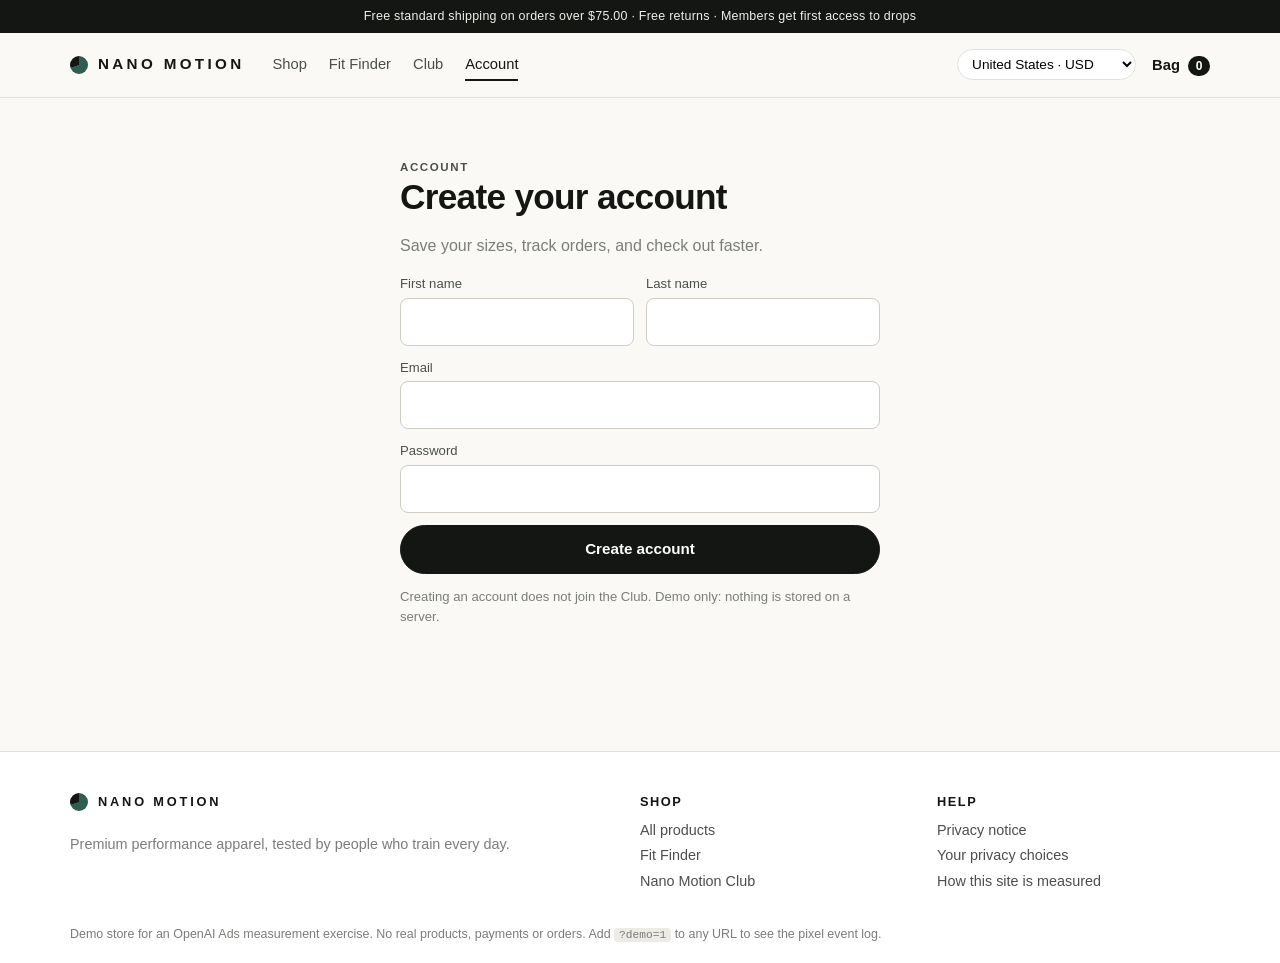
==== account.html @ 88ba7efd "Add Nano Motion demo store with OpenAI Pixel implementation 10 pages, 12-event tiered plan, idempote" ====
<!doctype html>
<html lang="en">
<head>
<meta charset="utf-8">
<meta name="viewport" content="width=device-width, initial-scale=1">
<title>Create an account | Nano Motion</title>
<link rel="preconnect" href="https://bzrcdn.openai.com">
<!-- OpenAI Measurement Pixel: same block, top of <head>, on every page.
     Order matters: 1) decide consent  2) load SDK  3) set consent BEFORE init  4) init. -->
<script>
  (function () {
    var m = { country: 'US' }, c = null;
    try { m = JSON.parse(localStorage.getItem('nm_market') || '{"country":"US"}'); c = localStorage.getItem('nm_consent'); } catch (e) {}
    var optIn = ['GB', 'DE'].indexOf(m.country) !== -1;   // opt-in markets
    window.__nmDenied = c === 'denied' || (optIn && c !== 'granted');
  })();
  (function (w, d, s, u) {
    if (w.oaiq) return;
    var q = function () { q.q.push(arguments); };
    q.q = []; w.oaiq = q;
    var js = d.createElement(s); js.async = true; js.src = u;
    var f = d.getElementsByTagName(s)[0]; f.parentNode.insertBefore(js, f);
  })(window, document, "script", "https://bzrcdn.openai.com/sdk/oaiq.min.js");
  if (window.__nmDenied) oaiq("consent", false);
  var __nmUser = {};
  try { __nmUser = JSON.parse(localStorage.getItem('nm_user') || '{}'); } catch (e) {}
  oaiq("init", {
    pixelId: "1GtqyL7Rgr4qk4pR3LFbss",
    debug: true,          // on for this demo so reviewers can see SDK activity; off in production
    user: __nmUser        // hashed identifiers only (SHA-256), plus raw country/city/postal code
  });
</script>
<link rel="stylesheet" href="assets/styles.css">
</head>
<body data-page="account">
<main class="narrow" id="acct"></main>

<script src="assets/products.js"></script>
<script src="assets/store.js"></script>
<script src="assets/eventlog.js"></script>
<script src="assets/tracking.js"></script>
<script src="assets/consent.js"></script>
<script src="assets/layout.js"></script>
<script>
  window.NMPage = function () {
    var root = document.getElementById('acct');
    var acct = NM.read('nm_account', null);
    function render() {
      if (acct) {
        root.innerHTML = '<span class="eyebrow">Account</span><h1 style="font-size:2.2rem">You are signed in.</h1>' +
          '<p class="muted">Account ' + NM.esc(acct.id) + '. Club membership is separate: <a href="membership.html">see the Club</a>.</p>' +
          '<button class="btn btn-ghost" id="out">Sign out (reset demo)</button>';
        document.getElementById('out').onclick = function () { NM.write('nm_account', null); acct = null; render(); };
        return;
      }
      root.innerHTML = '<span class="eyebrow">Account</span><h1 style="font-size:2.2rem">Create your account</h1>' +
        '<p class="muted">Save your sizes, track orders, and check out faster.</p>' +
        '<form id="su"><div class="row2"><label class="field">First name<input name="firstName" required autocomplete="given-name"></label>' +
        '<label class="field">Last name<input name="lastName" required autocomplete="family-name"></label></div>' +
        '<label class="field">Email<input name="email" type="email" required autocomplete="email"></label>' +
        '<label class="field">Password<input type="password" required minlength="8" autocomplete="new-password"></label>' +
        '<button class="btn btn-block">Create account</button>' +
        '<p class="note">Creating an account does not join the Club. Demo only: nothing is stored on a server.</p></form>';
      var form = document.getElementById('su');
      form.onsubmit = async function (e) {
        e.preventDefault();
        var f = new FormData(form);
        await NMT.identify({ email: f.get('email'), firstName: f.get('firstName'), lastName: f.get('lastName'), country: NM.market().country });
        acct = { id: NM.newId('acct_') };
        NM.write('nm_account', acct);
        NMT.registrationCompleted(acct.id);
        render();
      };
    }
    render();
  };
</script>
</body>
</html>
---- assets/styles.css ----
:root {
  --ink: #141614;
  --ink-2: #4b4f4a;
  --muted: #7a7e78;
  --line: #e3e1db;
  --bg: #faf9f6;
  --tile: #efede7;
  --accent: #2f5d50;
  --accent-ink: #ffffff;
  --warn: #9a5b1c;
  --radius: 10px;
  --wrap: 1180px;
  font-family: ui-sans-serif, -apple-system, "Segoe UI", Roboto, "Helvetica Neue", Arial, sans-serif;
  color: var(--ink);
  background: var(--bg);
}
* { box-sizing: border-box; }
body { margin: 0; background: var(--bg); line-height: 1.5; -webkit-font-smoothing: antialiased; }
a { color: inherit; }
img, svg { display: block; max-width: 100%; }
code { font-family: ui-monospace, SFMono-Regular, Menlo, monospace; font-size: .9em; background: #ecebe5; padding: 1px 5px; border-radius: 4px; }
.wrap { max-width: var(--wrap); margin: 0 auto; padding: 0 20px; }
.sr { position: absolute; width: 1px; height: 1px; overflow: hidden; clip: rect(0 0 0 0); }
.muted { color: var(--muted); }
h1, h2, h3 { letter-spacing: -0.02em; line-height: 1.1; margin: 0 0 .5em; }
h1 { font-size: clamp(2.2rem, 5vw, 3.8rem); font-weight: 650; }
h2 { font-size: clamp(1.5rem, 3vw, 2.1rem); font-weight: 600; }
h3 { font-size: 1.1rem; font-weight: 600; }
.eyebrow { text-transform: uppercase; letter-spacing: .14em; font-size: .72rem; color: var(--ink-2); font-weight: 600; }

/* Header */
.site-header { position: sticky; top: 0; z-index: 20; background: rgba(250,249,246,.94); backdrop-filter: blur(8px); border-bottom: 1px solid var(--line); }
.announce { background: var(--ink); color: #f1efe8; text-align: center; font-size: .78rem; padding: 7px 12px; letter-spacing: .02em; }
.bar { display: flex; align-items: center; gap: 28px; height: 64px; }
.logo { display: inline-flex; align-items: center; gap: 10px; font-weight: 700; letter-spacing: .22em; text-decoration: none; font-size: .95rem; }
.logo.small { font-size: .8rem; margin-bottom: 8px; }
.logo-mark { width: 18px; height: 18px; border-radius: 50%; background: conic-gradient(var(--accent) 0 70%, var(--ink) 70% 100%); }
.nav { display: flex; gap: 22px; }
.nav a { text-decoration: none; font-size: .92rem; color: var(--ink-2); padding: 4px 0; border-bottom: 2px solid transparent; }
.nav a:hover, .nav a[aria-current] { color: var(--ink); border-bottom-color: var(--ink); }
.bar-right { margin-left: auto; display: flex; align-items: center; gap: 16px; }
.market select { font: inherit; font-size: .85rem; border: 1px solid var(--line); background: #fff; border-radius: 999px; padding: 6px 10px; }
.cart-link { text-decoration: none; font-weight: 600; font-size: .92rem; }
#nm-cart-count { display: inline-block; min-width: 22px; text-align: center; background: var(--ink); color: #fff; border-radius: 999px; font-size: .75rem; padding: 1px 6px; margin-left: 4px; }

/* Buttons and forms */
.btn { display: inline-flex; align-items: center; justify-content: center; gap: 8px; font: inherit; font-weight: 600; font-size: .95rem; background: var(--ink); color: #fff; border: 1px solid var(--ink); border-radius: 999px; padding: 12px 22px; cursor: pointer; text-decoration: none; }
.btn:hover { background: #2a2d2a; }
.btn:disabled { opacity: .4; cursor: not-allowed; }
.btn-ghost { background: transparent; color: var(--ink); }
.btn-ghost:hover { background: #efede7; }
.btn-accent { background: var(--accent); border-color: var(--accent); }
.btn-block { width: 100%; }
label.field { display: block; font-size: .82rem; color: var(--ink-2); margin-bottom: 12px; }
label.field input, label.field select { display: block; width: 100%; margin-top: 4px; font: inherit; font-size: 1rem; padding: 11px 12px; border: 1px solid #cfccc4; border-radius: 8px; background: #fff; color: var(--ink); }
label.field input:focus { outline: 2px solid var(--accent); outline-offset: 1px; border-color: var(--accent); }
.row2 { display: grid; grid-template-columns: 1fr 1fr; gap: 12px; }
.note { font-size: .82rem; color: var(--muted); }

/* Home */
.hero { display: grid; grid-template-columns: 1.1fr 1fr; gap: 0; min-height: 520px; border-bottom: 1px solid var(--line); }
.hero-copy { padding: 72px 20px 60px max(20px, calc((100vw - var(--wrap)) / 2 + 20px)); display: flex; flex-direction: column; justify-content: center; }
.hero-copy p { font-size: 1.12rem; color: var(--ink-2); max-width: 460px; }
.hero-art { background: linear-gradient(160deg, #2f5d50 0%, #1d3a32 55%, #141614 100%); position: relative; overflow: hidden; }
.hero-art .ring { position: absolute; border: 1px solid rgba(255,255,255,.18); border-radius: 50%; }
.hero-art .word { position: absolute; left: 32px; bottom: 28px; color: rgba(255,255,255,.88); font-weight: 700; letter-spacing: .3em; font-size: .8rem; }
.cta-row { display: flex; gap: 12px; flex-wrap: wrap; margin-top: 18px; }
.section { padding: 64px 0; }
.section-head { display: flex; justify-content: space-between; align-items: end; gap: 20px; margin-bottom: 24px; }
.grid { display: grid; grid-template-columns: repeat(4, 1fr); gap: 20px; }
.tile { text-decoration: none; display: block; }
.tile-img { position: relative; border-radius: var(--radius); overflow: hidden; aspect-ratio: 4/5; background: var(--tile); }
.tile-img .art { width: 100%; height: 100%; object-fit: cover; }
.tile-meta { display: flex; justify-content: space-between; gap: 8px; margin-top: 10px; font-weight: 600; font-size: .95rem; }
.tile-sub { font-size: .82rem; color: var(--ink-2); margin-top: 2px; }
.badge { position: absolute; top: 10px; left: 10px; background: #fff; border-radius: 999px; font-size: .72rem; font-weight: 600; padding: 3px 10px; }
.stars { color: var(--ink); letter-spacing: 1px; font-size: .8rem; }
.stars .dim { color: #c9c6be; }
.band { background: #fff; border-top: 1px solid var(--line); border-bottom: 1px solid var(--line); }
.testers { display: grid; grid-template-columns: repeat(3, 1fr); gap: 20px; }
.tester { padding: 22px; border: 1px solid var(--line); border-radius: var(--radius); background: var(--bg); }
.tester .who { display: flex; align-items: center; gap: 12px; margin-bottom: 10px; }
.avatar { width: 44px; height: 44px; border-radius: 50%; display: grid; place-items: center; font-weight: 700; color: #fff; }
.promo { display: grid; grid-template-columns: 1fr 1fr; gap: 20px; }
.promo > div { border-radius: var(--radius); padding: 36px; min-height: 240px; display: flex; flex-direction: column; justify-content: end; }
.promo .p1 { background: #e7ecdf; }
.promo .p2 { background: var(--ink); color: #f1efe8; }

/* Shop filters */
.chips { display: flex; gap: 8px; flex-wrap: wrap; margin-bottom: 24px; }
.chip { font: inherit; font-size: .85rem; border: 1px solid var(--line); background: #fff; border-radius: 999px; padding: 6px 14px; cursor: pointer; }
.chip[aria-pressed=true] { background: var(--ink); color: #fff; border-color: var(--ink); }

/* Product page */
.pdp { display: grid; grid-template-columns: 1.15fr 1fr; gap: 48px; padding: 40px 0 64px; }
.pdp-img { border-radius: var(--radius); overflow: hidden; background: var(--tile); aspect-ratio: 4/5; position: sticky; top: 120px; }
.pdp-img .art { width: 100%; height: 100%; }
.pdp h1 { font-size: 2.1rem; }
.price { font-size: 1.3rem; font-weight: 600; margin: 4px 0 2px; }
.rating-line { display: flex; gap: 8px; align-items: center; font-size: .88rem; color: var(--ink-2); }
.fitbox { border: 1px solid var(--line); border-radius: var(--radius); padding: 14px 16px; margin: 18px 0; background: #fff; }
.fitmeter { position: relative; height: 6px; background: #e6e3dc; border-radius: 99px; margin: 10px 0 4px; }
.fitmeter span { position: absolute; top: -5px; width: 16px; height: 16px; border-radius: 50%; background: var(--ink); transform: translateX(-50%); }
.fitscale { display: flex; justify-content: space-between; font-size: .72rem; color: var(--muted); }
.sizes { display: flex; gap: 8px; flex-wrap: wrap; margin: 8px 0 10px; }
.size { font: inherit; min-width: 52px; padding: 10px 12px; border: 1px solid #cfccc4; background: #fff; border-radius: 8px; cursor: pointer; font-weight: 600; position: relative; }
.size[aria-pressed=true] { border-color: var(--ink); box-shadow: inset 0 0 0 1px var(--ink); }
.size.out { color: #a9a59c; background: repeating-linear-gradient(135deg, #fff 0 6px, #f3f1ec 6px 12px); }
.linkbtn { font: inherit; background: none; border: 0; padding: 0; text-decoration: underline; cursor: pointer; color: var(--ink-2); font-size: .88rem; }
.bis { border: 1px dashed #c7c3b9; border-radius: var(--radius); padding: 14px; margin: 10px 0; background: #fff; }
.bis form { display: flex; gap: 8px; margin-top: 8px; }
.bis input { flex: 1; font: inherit; padding: 10px 12px; border: 1px solid #cfccc4; border-radius: 8px; }
.reviewsum { background: #fff; border: 1px solid var(--line); border-radius: var(--radius); padding: 16px; margin-top: 22px; }
.reviewsum ul { margin: 6px 0 0; padding-left: 18px; }
.kit { margin-top: 26px; border-top: 1px solid var(--line); padding-top: 18px; }
.kit-items { display: grid; grid-template-columns: repeat(3, 1fr); gap: 10px; margin: 10px 0 12px; }
.kit-items .tile-img { aspect-ratio: 1; }
.kit-items small { display: block; margin-top: 4px; font-size: .78rem; }
.toast { position: fixed; left: 50%; bottom: 24px; transform: translateX(-50%); background: var(--ink); color: #fff; padding: 12px 18px; border-radius: 999px; font-size: .9rem; z-index: 40; }
dialog { border: 0; border-radius: 14px; padding: 24px; max-width: 520px; width: 92vw; }
dialog::backdrop { background: rgba(20,22,20,.45); }
table.sg { width: 100%; border-collapse: collapse; font-size: .9rem; }
table.sg th, table.sg td { border-bottom: 1px solid var(--line); padding: 8px; text-align: left; }

/* Cart / checkout */
.two-col { display: grid; grid-template-columns: 1.4fr 1fr; gap: 40px; padding: 40px 0 64px; }
.line { display: grid; grid-template-columns: 88px 1fr auto; gap: 16px; padding: 16px 0; border-bottom: 1px solid var(--line); align-items: center; }
.line .tile-img { aspect-ratio: 1; }
.qty { display: inline-flex; align-items: center; border: 1px solid #cfccc4; border-radius: 999px; margin-top: 6px; }
.qty button { font: inherit; border: 0; background: none; width: 30px; height: 30px; cursor: pointer; }
.summary { background: #fff; border: 1px solid var(--line); border-radius: var(--radius); padding: 22px; align-self: start; position: sticky; top: 120px; }
.summary .sumrow { display: flex; justify-content: space-between; margin: 6px 0; }
.summary .total { font-weight: 700; font-size: 1.15rem; border-top: 1px solid var(--line); padding-top: 10px; margin-top: 10px; }
.shipbar { height: 6px; background: #e6e3dc; border-radius: 99px; overflow: hidden; margin: 6px 0 16px; }
.shipbar span { display: block; height: 100%; background: var(--accent); }
.empty { padding: 80px 0; text-align: center; }
.confirm { max-width: 640px; margin: 0 auto; padding: 64px 20px; text-align: center; }
.ordercard { text-align: left; background: #fff; border: 1px solid var(--line); border-radius: var(--radius); padding: 20px; margin: 24px 0; }

/* Fit finder */
.ff { max-width: 720px; margin: 0 auto; padding: 56px 20px 72px; }
.ff-progress { display: flex; gap: 6px; margin-bottom: 28px; }
.ff-progress span { flex: 1; height: 4px; background: #e2dfd8; border-radius: 99px; }
.ff-progress span.on { background: var(--ink); }
.choices { display: grid; grid-template-columns: repeat(2, 1fr); gap: 12px; margin-top: 18px; }
.choice { font: inherit; text-align: left; padding: 20px; border: 1px solid #cfccc4; background: #fff; border-radius: var(--radius); cursor: pointer; }
.choice:hover { border-color: var(--ink); }
.choice strong { display: block; font-size: 1.05rem; }
.choice span { font-size: .85rem; color: var(--ink-2); }

/* Membership */
.plans { display: grid; grid-template-columns: 1fr 1fr; gap: 20px; margin-top: 28px; }
.plan { background: #fff; border: 1px solid var(--line); border-radius: 14px; padding: 28px; display: flex; flex-direction: column; }
.plan.feature { border-color: var(--ink); box-shadow: 0 0 0 1px var(--ink); }
.plan ul { padding-left: 18px; color: var(--ink-2); flex: 1; }
.perks { display: grid; grid-template-columns: repeat(4, 1fr); gap: 16px; }
.perk { border-top: 2px solid var(--ink); padding-top: 12px; font-size: .92rem; }
.narrow { max-width: 520px; margin: 0 auto; padding: 56px 20px 72px; }
.prose { max-width: 760px; margin: 0 auto; padding: 48px 20px 72px; }
.prose table { border-collapse: collapse; width: 100%; font-size: .9rem; }
.prose th, .prose td { border-bottom: 1px solid var(--line); padding: 8px; text-align: left; vertical-align: top; }

/* Consent banner */
.consent { position: fixed; z-index: 50; left: 16px; right: 16px; bottom: 16px; max-width: 760px; margin: 0 auto; background: #fff; border: 1px solid var(--line); box-shadow: 0 12px 40px rgba(0,0,0,.18); border-radius: 14px; padding: 18px 20px; display: flex; gap: 18px; align-items: center; }
.consent-text { font-size: .9rem; flex: 1; }
.consent-actions { display: flex; gap: 8px; }

/* Footer */
.site-footer { border-top: 1px solid var(--line); background: #fff; margin-top: 40px; padding: 40px 0 20px; font-size: .9rem; }
.foot-grid { display: grid; grid-template-columns: 2fr 1fr 1fr; gap: 24px; }
.foot-grid h4 { margin: 0 0 8px; font-size: .8rem; text-transform: uppercase; letter-spacing: .12em; }
.foot-grid a { display: block; text-decoration: none; color: var(--ink-2); margin: 4px 0; }
.foot-note { margin-top: 28px; font-size: .78rem; color: var(--muted); }

/* Demo event log */
.nmlog { position: fixed; right: 16px; bottom: 16px; width: min(460px, calc(100vw - 32px)); max-height: 62vh; display: flex; flex-direction: column; background: #111311; color: #e8e6df; border-radius: 12px; box-shadow: 0 16px 50px rgba(0,0,0,.35); z-index: 60; font-family: ui-monospace, SFMono-Regular, Menlo, monospace; font-size: 12.5px; }
.nmlog.min .nmlog-list { display: none; }
.nmlog-bar { display: flex; align-items: center; gap: 10px; padding: 10px 12px; border-bottom: 1px solid #2b2e2b; font-family: ui-sans-serif, -apple-system, sans-serif; font-size: 13px; }
.nmlog-legend { color: #8d918a; font-size: 11px; flex: 1; }
.nmlog-bar button { background: #2b2e2b; color: #e8e6df; border: 0; border-radius: 6px; padding: 3px 9px; cursor: pointer; font: inherit; }
.nmlog-list { list-style: none; margin: 0; padding: 0; overflow: auto; }
.nmlog-row { border-bottom: 1px solid #222522; }
.nmlog-head { width: 100%; display: flex; gap: 8px; align-items: baseline; padding: 8px 12px; background: none; border: 0; color: inherit; text-align: left; cursor: pointer; font: inherit; }
.nmlog-time { color: #7d817a; }
.nmlog-name { font-weight: 700; color: #fff; }
.nmlog-status { color: #9fd3b8; margin-left: auto; text-align: right; }
.nmlog-held .nmlog-status { color: #f0c27b; }
.nmlog-skipped .nmlog-status { color: #a7b4ff; }
.nmlog-error .nmlog-status { color: #ff8f8f; }
.nmlog-tier { font-size: 10px; padding: 1px 5px; border-radius: 4px; background: #2b2e2b; }
.nmlog-tier-T1 { background: #2f5d50; color: #fff; }
.nmlog-tier-T3 { background: #4a3f6b; color: #fff; }
.nmlog-tier-ID { background: #6b4a2b; color: #fff; }
.nmlog-body { display: none; padding: 0 12px 10px; }
.nmlog-row.open .nmlog-body { display: block; }
.nmlog-body pre { margin: 0; white-space: pre-wrap; word-break: break-all; color: #cfd8cf; }
.nmlog-shown { color: #f0c27b; margin-bottom: 6px; }
.nmlog-empty { padding: 14px 12px; color: #8d918a; }

@media (max-width: 900px) {
  .grid { grid-template-columns: repeat(2, 1fr); }
  .hero, .pdp, .two-col, .promo, .plans { grid-template-columns: 1fr; }
  .hero-art { min-height: 220px; }
  .hero-copy { padding: 48px 20px; }
  .pdp-img, .summary { position: static; }
  .testers, .perks { grid-template-columns: 1fr 1fr; }
  .nav { display: none; }
  .foot-grid { grid-template-columns: 1fr 1fr; }
  .consent { flex-direction: column; align-items: stretch; }
}
@media (max-width: 520px) {
  .testers, .perks, .choices, .row2 { grid-template-columns: 1fr; }
  .bar { gap: 12px; }
}

/* Demo panel docks beside the store instead of covering it */
body.has-nmlog { padding-bottom: 42vh; }
body.has-nmlog .nmlog { max-height: 40vh; left: 0; right: 0; bottom: 0; width: 100%; border-radius: 12px 12px 0 0; }
body.has-nmlog .consent { bottom: calc(40vh + 12px); }
@media (min-width: 1100px) {
  body.has-nmlog { padding-bottom: 0; padding-right: 440px; }
  body.has-nmlog .nmlog { top: 0; bottom: 0; left: auto; right: 0; width: 440px; max-height: none; border-radius: 0; }
  body.has-nmlog .consent { bottom: 16px; right: 456px; }
}
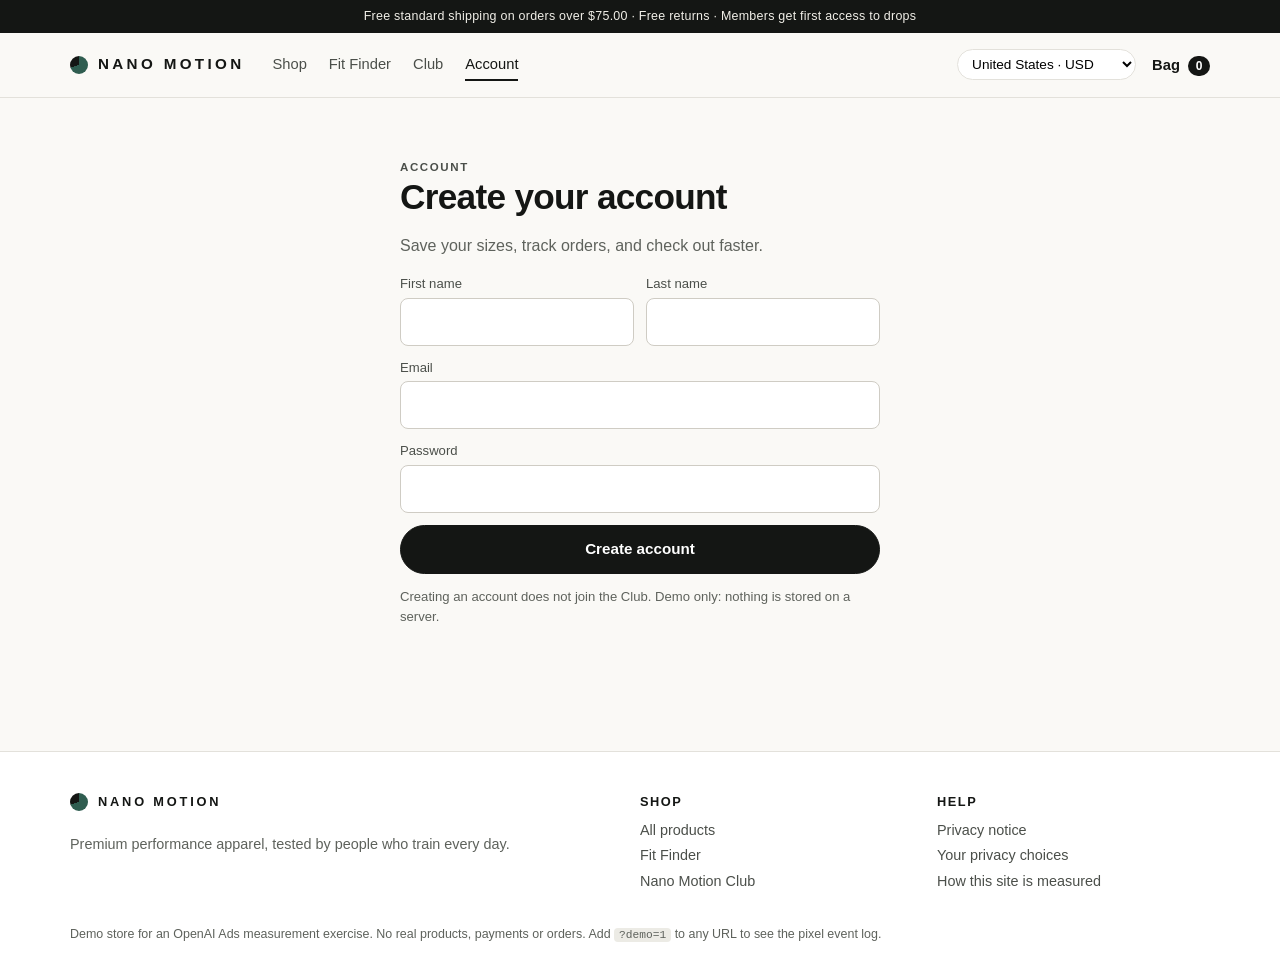
==== commit b932b413: "Security headers and CSP, data-quality fixes, measurement page - Enforced Content Security Policy an" ====
--- a/account.html
+++ b/account.html
@@ -12,7 +12,8 @@
     var m = { country: 'US' }, c = null;
     try { m = JSON.parse(localStorage.getItem('nm_market') || '{"country":"US"}'); c = localStorage.getItem('nm_consent'); } catch (e) {}
     var optIn = ['GB', 'DE'].indexOf(m.country) !== -1;   // opt-in markets
-    window.__nmDenied = c === 'denied' || (optIn && c !== 'granted');
+    var gpc = navigator.globalPrivacyControl === true;             // browser opt-out signal (CCPA and other US states)
+    window.__nmDenied = c === 'denied' || ((optIn || gpc) && c !== 'granted');
   })();
   (function (w, d, s, u) {
     if (w.oaiq) return;
@@ -30,6 +31,8 @@
     user: __nmUser        // hashed identifiers only (SHA-256), plus raw country/city/postal code
   });
 </script>
+<link rel="icon" href="assets/favicon.svg" type="image/svg+xml">
+<meta name="robots" content="noindex">
 <link rel="stylesheet" href="assets/styles.css">
 </head>
 <body data-page="account">
@@ -41,39 +44,6 @@
 <script src="assets/tracking.js"></script>
 <script src="assets/consent.js"></script>
 <script src="assets/layout.js"></script>
-<script>
-  window.NMPage = function () {
-    var root = document.getElementById('acct');
-    var acct = NM.read('nm_account', null);
-    function render() {
-      if (acct) {
-        root.innerHTML = '<span class="eyebrow">Account</span><h1 style="font-size:2.2rem">You are signed in.</h1>' +
-          '<p class="muted">Account ' + NM.esc(acct.id) + '. Club membership is separate: <a href="membership.html">see the Club</a>.</p>' +
-          '<button class="btn btn-ghost" id="out">Sign out (reset demo)</button>';
-        document.getElementById('out').onclick = function () { NM.write('nm_account', null); acct = null; render(); };
-        return;
-      }
-      root.innerHTML = '<span class="eyebrow">Account</span><h1 style="font-size:2.2rem">Create your account</h1>' +
-        '<p class="muted">Save your sizes, track orders, and check out faster.</p>' +
-        '<form id="su"><div class="row2"><label class="field">First name<input name="firstName" required autocomplete="given-name"></label>' +
-        '<label class="field">Last name<input name="lastName" required autocomplete="family-name"></label></div>' +
-        '<label class="field">Email<input name="email" type="email" required autocomplete="email"></label>' +
-        '<label class="field">Password<input type="password" required minlength="8" autocomplete="new-password"></label>' +
-        '<button class="btn btn-block">Create account</button>' +
-        '<p class="note">Creating an account does not join the Club. Demo only: nothing is stored on a server.</p></form>';
-      var form = document.getElementById('su');
-      form.onsubmit = async function (e) {
-        e.preventDefault();
-        var f = new FormData(form);
-        await NMT.identify({ email: f.get('email'), firstName: f.get('firstName'), lastName: f.get('lastName'), country: NM.market().country });
-        acct = { id: NM.newId('acct_') };
-        NM.write('nm_account', acct);
-        NMT.registrationCompleted(acct.id);
-        render();
-      };
-    }
-    render();
-  };
-</script>
+<script src="assets/pages/account.js"></script>
 </body>
 </html>
--- a/assets/styles.css
+++ b/assets/styles.css
@@ -1,7 +1,7 @@
 :root {
   --ink: #141614;
   --ink-2: #4b4f4a;
-  --muted: #7a7e78;
+  --muted: #5e625c;
   --line: #e3e1db;
   --bg: #faf9f6;
   --tile: #efede7;
@@ -168,7 +168,8 @@
 /* Footer */
 .site-footer { border-top: 1px solid var(--line); background: #fff; margin-top: 40px; padding: 40px 0 20px; font-size: .9rem; }
 .foot-grid { display: grid; grid-template-columns: 2fr 1fr 1fr; gap: 24px; }
-.foot-grid h4 { margin: 0 0 8px; font-size: .8rem; text-transform: uppercase; letter-spacing: .12em; }
+.foot-grid .foot-h { margin: 0 0 8px; font-size: .8rem; line-height: 1.5; font-weight: 600; text-transform: uppercase; letter-spacing: .12em; }
+h2.h3 { font-size: 1.1rem; font-weight: 600; }
 .foot-grid a { display: block; text-decoration: none; color: var(--ink-2); margin: 4px 0; }
 .foot-note { margin-top: 28px; font-size: .78rem; color: var(--muted); }
 
@@ -222,3 +223,19 @@
   body.has-nmlog .nmlog { top: 0; bottom: 0; left: auto; right: 0; width: 440px; max-height: none; border-radius: 0; }
   body.has-nmlog .consent { bottom: 16px; right: 456px; }
 }
+/* Minimized: collapse to the title bar in the bottom-right corner and give the store its full width back */
+body.has-nmlog.nmlog-min { padding-right: 0; padding-bottom: 56px; }
+body.has-nmlog.nmlog-min .nmlog { top: auto; bottom: 0; left: auto; right: 16px; width: min(420px, calc(100vw - 32px)); max-height: none; border-radius: 12px 12px 0 0; }
+body.has-nmlog.nmlog-min .nmlog-bar { border-bottom: 0; }
+body.has-nmlog.nmlog-min .consent { bottom: 64px; right: 16px; }
+
+/* Measurement plan page (rendered README) */
+.prose.doc { max-width: 920px; }
+.prose.doc h1 { font-size: 2.2rem; }
+.prose.doc h2 { font-size: 1.45rem; margin-top: 2em; }
+.prose.doc h3 { margin-top: 1.5em; }
+.prose.doc pre { background: #ecebe5; padding: 14px 16px; border-radius: 8px; overflow-x: auto; font-size: .82rem; line-height: 1.45; }
+.prose.doc pre code { background: none; padding: 0; }
+.table-wrap { overflow-x: auto; margin: 12px 0; }
+.table-wrap table { min-width: 560px; }
+.prose.doc code { overflow-wrap: anywhere; }
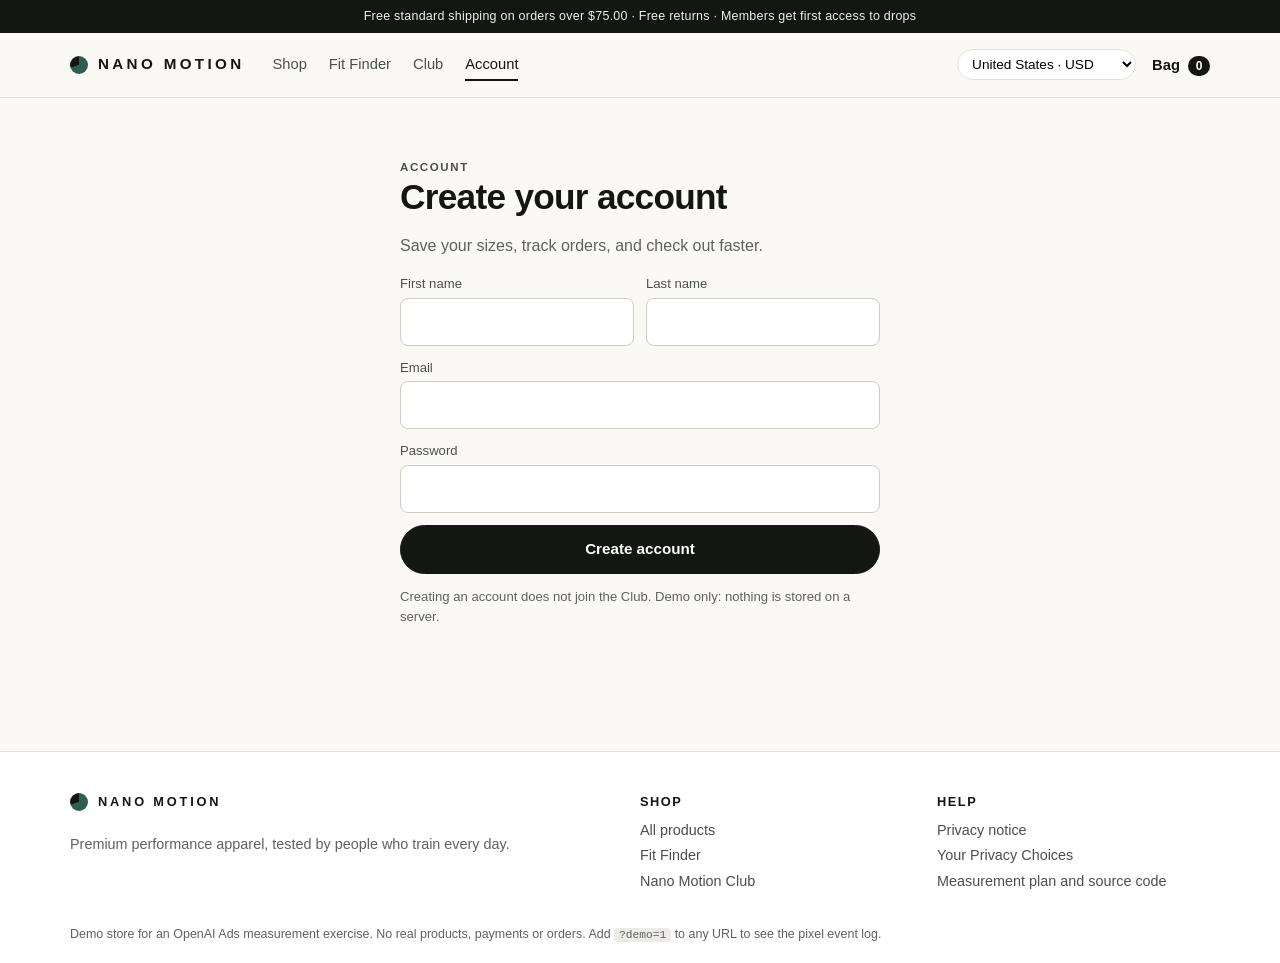
==== commit 2e981392: "Ensure GPC opt-out takes precedence during Pixel initialization" ====
--- a/account.html
+++ b/account.html
@@ -13,7 +13,7 @@
     try { m = JSON.parse(localStorage.getItem('nm_market') || '{"country":"US"}'); c = localStorage.getItem('nm_consent'); } catch (e) {}
     var optIn = ['GB', 'DE'].indexOf(m.country) !== -1;   // opt-in markets
     var gpc = navigator.globalPrivacyControl === true;             // browser opt-out signal (CCPA and other US states)
-    window.__nmDenied = c === 'denied' || ((optIn || gpc) && c !== 'granted');
+    window.__nmDenied = gpc || c === 'denied' || (optIn && c !== 'granted');
   })();
   (function (w, d, s, u) {
     if (w.oaiq) return;
--- a/assets/styles.css
+++ b/assets/styles.css
@@ -229,13 +229,25 @@
 body.has-nmlog.nmlog-min .nmlog-bar { border-bottom: 0; }
 body.has-nmlog.nmlog-min .consent { bottom: 64px; right: 16px; }
 
-/* Measurement plan page (rendered README) */
-.prose.doc { max-width: 920px; }
-.prose.doc h1 { font-size: 2.2rem; }
-.prose.doc h2 { font-size: 1.45rem; margin-top: 2em; }
-.prose.doc h3 { margin-top: 1.5em; }
-.prose.doc pre { background: #ecebe5; padding: 14px 16px; border-radius: 8px; overflow-x: auto; font-size: .82rem; line-height: 1.45; }
-.prose.doc pre code { background: none; padding: 0; }
-.table-wrap { overflow-x: auto; margin: 12px 0; }
-.table-wrap table { min-width: 560px; }
-.prose.doc code { overflow-wrap: anywhere; }
+
+/* Privacy settings: consistent footer entry, accessible modal and switch */
+.nm-privacy-dialog { border: 1px solid var(--line); border-radius: 16px; padding: 26px; width: min(480px, calc(100vw - 32px)); max-width: none; box-shadow: 0 22px 70px rgba(0,0,0,.23); color: var(--ink); background: #fff; }
+.nm-privacy-dialog::backdrop { background: rgba(20,22,20,.52); }
+.nm-privacy-heading { display: flex; align-items: flex-start; justify-content: space-between; gap: 18px; }
+.nm-privacy-heading h2 { font-size: 1.48rem; line-height: 1.2; margin: 0; }
+.nm-privacy-close { border: 0; background: #efede7; border-radius: 50%; cursor: pointer; height: 34px; width: 34px; flex-shrink: 0; font-size: 1.45rem; line-height: 1; }
+.nm-privacy-dialog p { font-size: .9rem; line-height: 1.6; color: var(--ink-2); margin: 14px 0; }
+.nm-privacy-setting { display: flex; align-items: center; gap: 14px; justify-content: space-between; border: 1px solid var(--line); background: #faf9f6; border-radius: 12px; padding: 18px; margin-top: 18px; }
+.nm-privacy-setting-text { display: flex; flex-direction: column; gap: 6px; }
+.nm-privacy-setting-text strong { font-size: .96rem; }
+.nm-privacy-setting-text span { font-size: .82rem; color: var(--ink-2); line-height: 1.45; }
+.nm-measure-switch { flex: 0 0 49px; width: 49px; height: 29px; border: 0; border-radius: 99px; padding: 3px; background: #a6aba7; cursor: pointer; transition: background .15s; text-align: left; }
+.nm-measure-switch span { display: block; height: 23px; width: 23px; border-radius: 50%; background: white; transition: transform .15s; box-shadow: 0 1px 2px rgba(0,0,0,.15); }
+.nm-measure-switch[aria-checked="true"] { background: #2f5d50; }
+.nm-measure-switch[aria-checked="true"] span { transform: translateX(20px); }
+.nm-measure-switch:disabled { cursor: not-allowed; opacity: .7; }
+.nm-measure-switch:focus-visible, .nm-privacy-close:focus-visible, #nm-privacy-choices:focus-visible { outline: 3px solid #1c7266; outline-offset: 3px; }
+.nm-privacy-dialog .nm-privacy-status { color: var(--ink); font-weight: 600; font-size: .86rem; }
+.nm-privacy-dialog .nm-privacy-fine { font-size: .78rem; color: var(--muted); }
+.nm-privacy-actions { display: flex; justify-content: flex-end; margin-top: 20px; }
+@media (max-width: 520px) { .nm-privacy-dialog { padding: 20px; } .nm-privacy-setting { padding: 14px; } }
